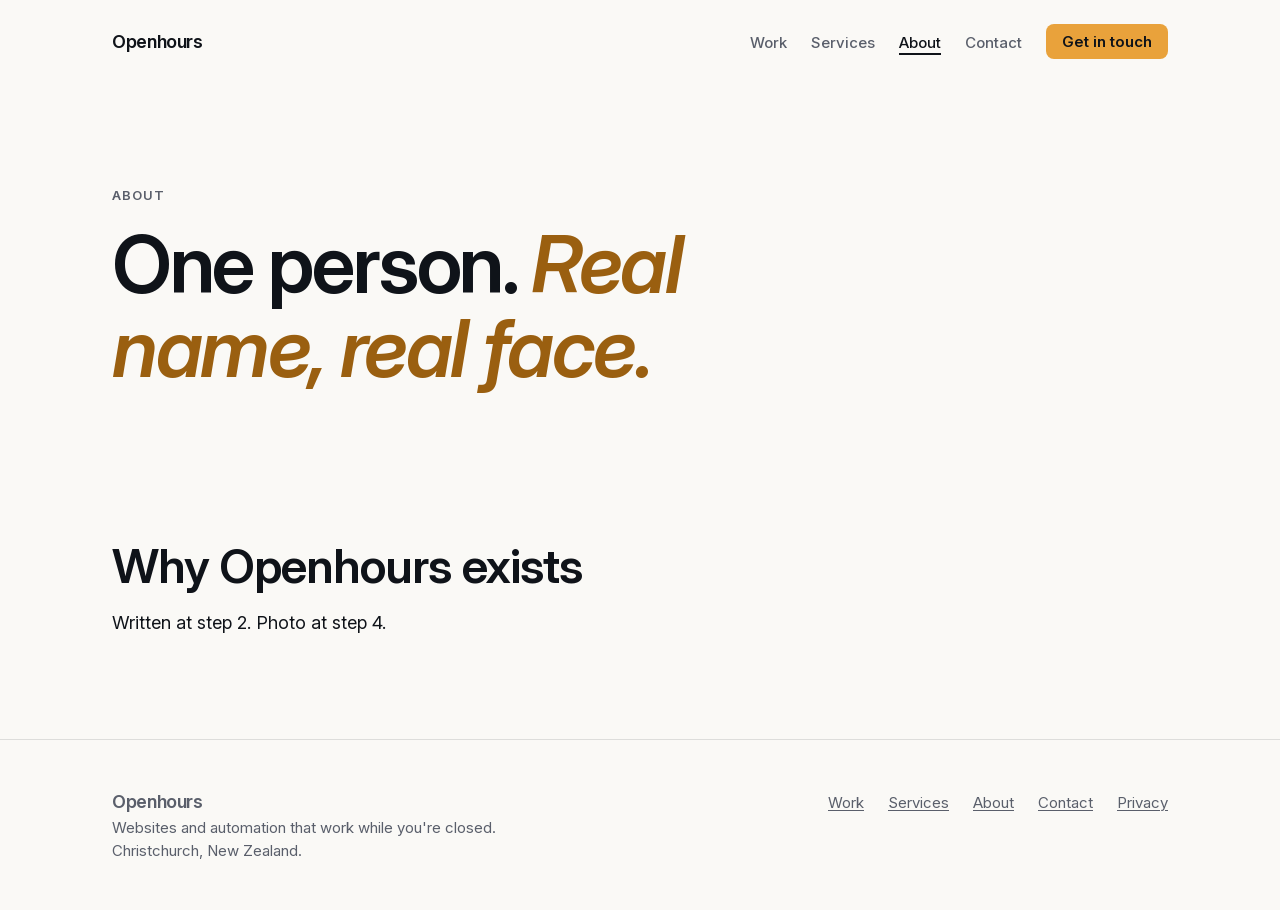
==== about/index.html @ f66b86a9 "Add site skeleton: seven pages, shared nav and footer" ====
<!doctype html>
<html lang="en-NZ">
<head>
  <meta charset="utf-8">
  <meta name="viewport" content="width=device-width, initial-scale=1">
  <title>About — Openhours</title>
  <meta name="description" content="Jayden Ashby, Christchurch. Why Openhours exists.">
  <meta name="robots" content="noindex">
  <link rel="stylesheet" href="/styles.css">
</head>
<body>
<a class="skip" href="#main">Skip to content</a>
<header class="container">
  <nav class="nav" aria-label="Main">
    <a class="wordmark" href="/">Openhours</a>
    <ul>
      <li><a href="/work/">Work</a></li>
      <li><a href="/services/">Services</a></li>
      <li><a href="/about/" aria-current="page">About</a></li>
      <li><a href="/contact/">Contact</a></li>
      <li><a class="btn btn--primary" href="/contact/">Get in touch</a></li>
    </ul>
  </nav>
</header>

<main id="main">

<section class="container page-title flow">
  <p class="eyebrow">About</p>
  <h1 class="hero">One person. <em>Real name, real face.</em></h1>
</section>
<section class="container section flow">
  <h2 class="h2">Why Openhours exists</h2>
  <p class="prose">Written at step 2. Photo at step 4.</p>
</section>
</main>

<footer class="footer">
  <div class="container row">
    <div>
      <a class="wordmark" href="/">Openhours</a><br>
      Websites and automation that work while you're closed.<br>
      Christchurch, New Zealand.
    </div>
    <ul>
      <li><a href="/work/">Work</a></li>
      <li><a href="/services/">Services</a></li>
      <li><a href="/about/">About</a></li>
      <li><a href="/contact/">Contact</a></li>
      <li><a href="/privacy/">Privacy</a></li>
    </ul>
  </div>
</footer>
</body>
</html>
---- styles.css ----
/* ============================================================
   Openhours — styles.css
   One stylesheet for the whole site. Sections:
   1 tokens · 2 base · 3 type · 4 layout · 5 components · 6 motion
   The idea behind the palette: paper by day, ink by night,
   and one lamp left on after hours.
   ============================================================ */

/* ---------- 0. FONT — Inter, self-hosted, one variable file per style ---------- */
@font-face {
  font-family: "Inter";
  src: url("/fonts/InterVariable.woff2") format("woff2");
  font-weight: 100 900;
  font-style: normal;
  font-display: swap;
}
@font-face {
  font-family: "Inter";
  src: url("/fonts/InterVariable-Italic.woff2") format("woff2");
  font-weight: 100 900;
  font-style: italic;
  font-display: swap;
}

/* ---------- 1. TOKENS — every decision, made once, named ---------- */
:root {
  /* palette (raw colours — pages never use these directly) */
  --paper:    #FAF9F6;   /* warm off-white */
  --ink:      #0F1319;   /* blue-black, not pure black */
  --lamp:     #E9A23B;   /* amber — as a SURFACE, or as text on ink */
  --lamp-ink: #9A5F10;   /* amber as TEXT on paper (4.96:1, passes AA) */

  /* roles (what pages actually use — swap these to switch day/night) */
  --bg:             var(--paper);
  --fg:             var(--ink);
  --fg-muted:       #5A5F6B;
  --accent:         var(--lamp-ink);
  --accent-surface: var(--lamp);
  --on-accent:      var(--ink);
  --line:           rgb(15 19 25 / 0.12);

  /* type — fluid: the middle value scales with the viewport, clamped at both ends */
  --font-sans: "Inter", -apple-system, BlinkMacSystemFont, "Segoe UI", Roboto, "Helvetica Neue", Arial, sans-serif;
  --text-hero:  clamp(2.5rem, 1.5rem + 4.5vw, 5rem);       /* 40px → 80px */
  --text-h2:    clamp(1.75rem, 1.25rem + 2.25vw, 3rem);    /* 28px → 48px */
  --text-h3:    clamp(1.25rem, 1.125rem + 0.6vw, 1.625rem);/* 20px → 26px */
  --text-body:  clamp(1.0625rem, 1rem + 0.25vw, 1.125rem); /* 17px → 18px */
  --text-small: 0.9375rem;                                  /* 15px */
  --leading-tight: 1.05;
  --leading-snug:  1.2;
  --leading-body:  1.55;

  /* spacing — an 8px grid. --s-2 = 16px, --s-4 = 32px, and so on */
  --s-1: 0.5rem;  --s-2: 1rem;  --s-3: 1.5rem;  --s-4: 2rem;
  --s-6: 3rem;    --s-8: 4rem;  --s-12: 6rem;   --s-16: 8rem;
  --section:   clamp(4rem, 8vw, 8rem);        /* vertical padding of a page section */
  --gutter:    clamp(1.25rem, 4vw, 3rem);     /* side padding */
  --container: 72rem;                          /* 1152px max content width */
  --measure:   62ch;                           /* max line length for prose */

  --radius:    0.5rem;
  --radius-lg: 1rem;
  --ease: cubic-bezier(0.2, 0.7, 0.2, 1);
  --dur:  400ms;
}

/* Night: same tokens, roles swapped. Put data-theme="night" on any element. */
[data-theme="night"] {
  --bg:       var(--ink);
  --fg:       var(--paper);
  --fg-muted: #A8ACB5;
  --accent:   var(--lamp);
  --line:     rgb(250 249 246 / 0.14);
}

/* ---------- 2. BASE ---------- */
*, *::before, *::after { box-sizing: border-box; }
html { -webkit-text-size-adjust: 100%; scroll-behavior: smooth; }
body {
  margin: 0;
  background: var(--bg);
  color: var(--fg);
  font-family: var(--font-sans);
  font-size: var(--text-body);
  line-height: var(--leading-body);
  -webkit-font-smoothing: antialiased;
  text-rendering: optimizeLegibility;
}
h1, h2, h3, h4, p, ul, ol, figure { margin: 0; }
img, svg { max-width: 100%; height: auto; display: block; }
a { color: var(--accent); text-decoration-thickness: 1px; text-underline-offset: 0.15em; }
a:hover { text-decoration-thickness: 2px; }
:focus-visible { outline: 2px solid var(--accent); outline-offset: 3px; }
::selection { background: var(--accent-surface); color: var(--on-accent); }
.surface { background: var(--bg); color: var(--fg); }   /* a block that paints its own theme */
.glow    { background: radial-gradient(70rem 45rem at 85% 15%, rgb(233 162 59 / 0.22), transparent 60%), var(--bg); }   /* the lamp, as a lamp */

/* ---------- 3. TYPE ---------- */
.hero   { font-size: var(--text-hero); line-height: var(--leading-tight); letter-spacing: -0.03em; font-weight: 600; text-wrap: balance; }
.h2     { font-size: var(--text-h2);   line-height: 1.1;                   letter-spacing: -0.02em; font-weight: 600; text-wrap: balance; }
.h3     { font-size: var(--text-h3);   line-height: var(--leading-snug);   letter-spacing: -0.01em; font-weight: 600; }
.lede   { font-size: calc(var(--text-body) * 1.2); color: var(--fg-muted); max-width: var(--measure); text-wrap: pretty; }
.small  { font-size: var(--text-small); color: var(--fg-muted); }
.eyebrow{ font-size: 0.8125rem; letter-spacing: 0.08em; text-transform: uppercase; font-weight: 600; color: var(--fg-muted); }
.num    { font-variant-numeric: tabular-nums; }   /* digits all the same width — numbers don't jiggle */
.accent { color: var(--accent); }
.hero em, .h2 em { font-style: italic; color: var(--accent); }   /* the one turn per headline, in Lamp */

/* ---------- 4. LAYOUT ---------- */
.container { max-width: var(--container); margin-inline: auto; padding-inline: var(--gutter); }
.section   { padding-block: var(--section); }
.prose     { max-width: var(--measure); text-wrap: pretty; }
.flow > * + * { margin-top: var(--flow, var(--s-2)); }   /* vertical rhythm: space BETWEEN children only */
.grid { display: grid; gap: var(--s-4); grid-template-columns: repeat(auto-fit, minmax(min(100%, 18rem), 1fr)); }

/* ---------- 5. COMPONENTS ---------- */
.btn {
  display: inline-flex; align-items: center; gap: 0.5em;
  padding: 0.8em 1.3em; border-radius: var(--radius);
  font: inherit; font-weight: 600; line-height: 1;
  text-decoration: none; border: 1px solid transparent; cursor: pointer;
  transition: background-color 150ms var(--ease), border-color 150ms var(--ease), transform 150ms var(--ease);
}
.btn:active { transform: translateY(1px); }
.btn--primary   { background: var(--accent-surface); color: var(--on-accent); }
.btn--primary:hover { background: color-mix(in oklab, var(--accent-surface) 86%, var(--ink)); }
.btn--secondary { background: transparent; color: var(--fg); border-color: var(--line); }
.btn--secondary:hover { border-color: var(--fg); }

.field { display: grid; gap: 0.4rem; }
.field label { font-weight: 600; font-size: var(--text-small); }
.field input, .field textarea, .field select {
  font: inherit; color: var(--fg); background: transparent;
  border: 1px solid var(--line); border-radius: var(--radius);
  padding: 0.7em 0.9em; width: 100%;
}
.field input:focus, .field textarea:focus, .field select:focus {
  outline: none; border-color: var(--fg);
  box-shadow: 0 0 0 3px color-mix(in oklab, var(--accent-surface) 35%, transparent);
}
.field .hint { font-size: var(--text-small); color: var(--fg-muted); }

.card { border: 1px solid var(--line); border-radius: var(--radius-lg); padding: var(--s-4); }
.rule { border: 0; border-top: 1px solid var(--line); margin: 0; }

/* ---------- 6. MOTION — off for anyone who asked for it off ---------- */
@media (prefers-reduced-motion: reduce) {
  html { scroll-behavior: auto; }
  *, *::before, *::after { animation: none !important; transition: none !important; }
}

/* ---------- 7. SITE CHROME — nav, footer, skip link ---------- */
.skip { position: absolute; left: -999px; top: var(--s-2); background: var(--accent-surface); color: var(--on-accent); padding: 0.6em 1em; border-radius: var(--radius); z-index: 10; }
.skip:focus { left: var(--s-2); }

.nav { display: flex; align-items: center; justify-content: space-between; gap: var(--s-3); flex-wrap: wrap; padding-block: var(--s-3); }
.wordmark { font-weight: 600; letter-spacing: -0.02em; color: var(--fg); text-decoration: none; font-size: 1.125rem; }
.nav ul { list-style: none; margin: 0; padding: 0; display: flex; gap: var(--s-3); align-items: center; flex-wrap: wrap; }
.nav a:not(.wordmark):not(.btn) { color: var(--fg-muted); text-decoration: none; font-size: var(--text-small); font-weight: 500; }
.nav a:not(.wordmark):not(.btn):hover { color: var(--fg); }
/* :not(.btn) is only there to match the specificity of the rule above, so this one (later) wins */
.nav a:not(.btn)[aria-current="page"] { color: var(--fg); text-decoration: underline; text-underline-offset: 0.35em; text-decoration-thickness: 1.5px; }
.nav .btn { padding: 0.6em 1em; font-size: var(--text-small); }

.footer { border-top: 1px solid var(--line); padding-block: var(--s-6); font-size: var(--text-small); color: var(--fg-muted); }
.footer .row { display: flex; justify-content: space-between; gap: var(--s-3); flex-wrap: wrap; align-items: baseline; }
.footer a { color: inherit; }
.footer ul { list-style: none; margin: 0; padding: 0; display: flex; gap: var(--s-3); flex-wrap: wrap; }

.page-title { padding-block: var(--section) var(--s-6); }
.slot { border: 1px dashed var(--line); border-radius: var(--radius-lg); padding: var(--s-6); text-align: center; color: var(--fg-muted); }   /* scaffolding: where a real thing goes; removed when it does */
.steps { counter-reset: step; }
.steps > * { counter-increment: step; }
.steps > * > .eyebrow::before { content: counter(step, decimal-leading-zero) " · "; }
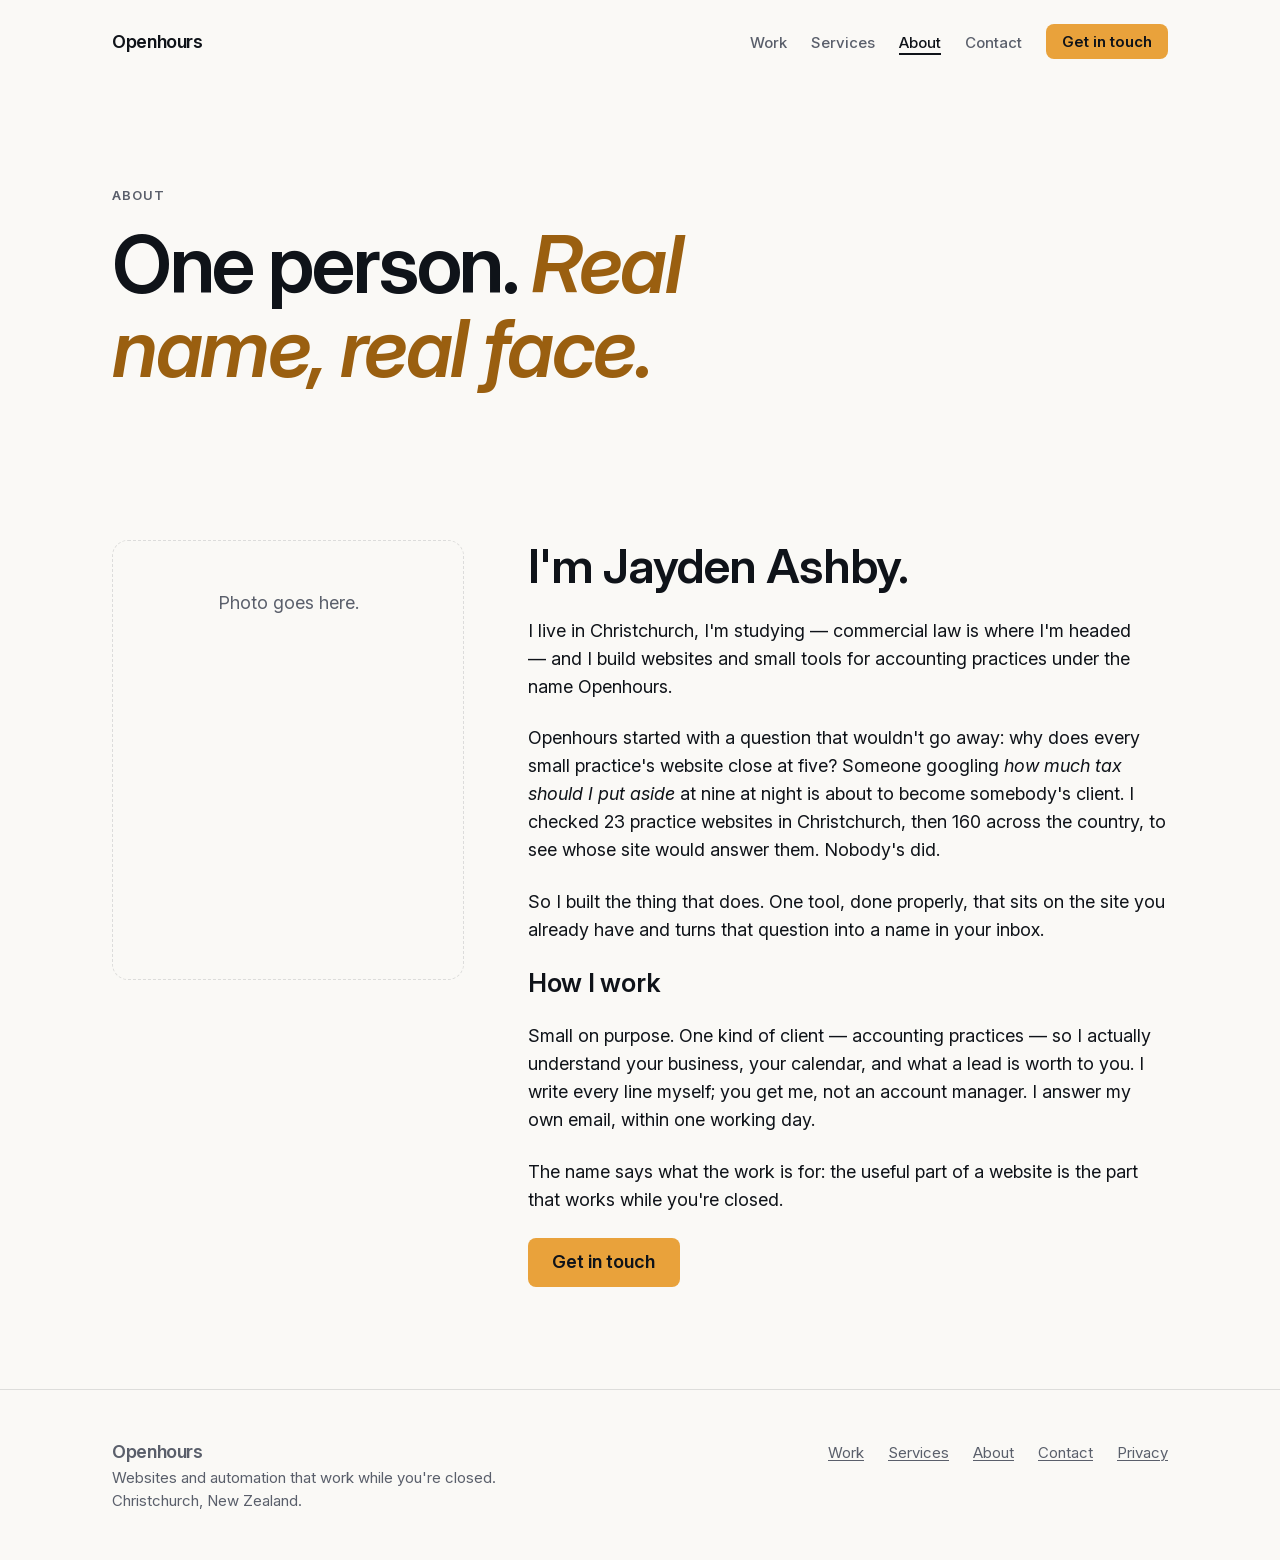
==== commit 4d2f8360: "Write all pages; nationwide research; grey dusk, card motion, count-up stats; favicon, OG image, sit" ====
--- a/about/index.html
+++ b/about/index.html
@@ -4,9 +4,23 @@
   <meta charset="utf-8">
   <meta name="viewport" content="width=device-width, initial-scale=1">
   <title>About — Openhours</title>
-  <meta name="description" content="Jayden Ashby, Christchurch. Why Openhours exists.">
+  <meta name="description" content="Jayden Ashby, Christchurch. Why Openhours exists and how it works.">
   <meta name="robots" content="noindex">
+  <link rel="canonical" href="https://openhours-nz.github.io/about/index.html">
+  <meta property="og:type" content="website">
+  <meta property="og:site_name" content="Openhours">
+  <meta property="og:title" content="About — Openhours">
+  <meta property="og:description" content="Jayden Ashby, Christchurch. Why Openhours exists and how it works.">
+  <meta property="og:url" content="https://openhours-nz.github.io/about/index.html">
+  <meta property="og:image" content="https://openhours-nz.github.io/og.png">
+  <meta name="twitter:card" content="summary_large_image">
+  <meta name="theme-color" content="#FAF9F6" media="(prefers-color-scheme: light)">
+  <meta name="theme-color" content="#0F1319" media="(prefers-color-scheme: dark)">
+  <link rel="icon" href="/favicon.svg" type="image/svg+xml">
+  <link rel="apple-touch-icon" href="/apple-touch-icon.png">
   <link rel="stylesheet" href="/styles.css">
+  <script>document.documentElement.classList.add('js')</script>
+  <script src="/main.js" defer></script>
 </head>
 <body>
 <a class="skip" href="#main">Skip to content</a>
@@ -29,9 +43,21 @@
   <p class="eyebrow">About</p>
   <h1 class="hero">One person. <em>Real name, real face.</em></h1>
 </section>
-<section class="container section flow">
-  <h2 class="h2">Why Openhours exists</h2>
-  <p class="prose">Written at step 2. Photo at step 4.</p>
+
+<section class="container section">
+  <div class="about-grid" data-stagger>
+    <div class="photo slot">Photo goes here.</div>
+    <div class="flow prose" style="--flow: var(--s-3)">
+      <h2 class="h2">I'm Jayden Ashby.</h2>
+      <p>I live in Christchurch, I'm studying — commercial law is where I'm headed — and I build websites and small tools for accounting practices under the name Openhours.</p>
+      <p>Openhours started with a question that wouldn't go away: why does every small practice's website close at five? Someone googling <em>how much tax should I put aside</em> at nine at night is about to become somebody's client. I checked 23 practice websites in Christchurch, then 160 across the country, to see whose site would answer them. Nobody's did.</p>
+      <p>So I built the thing that does. One tool, done properly, that sits on the site you already have and turns that question into a name in your inbox.</p>
+      <h2 class="h3">How I work</h2>
+      <p>Small on purpose. One kind of client — accounting practices — so I actually understand your business, your calendar, and what a lead is worth to you. I write every line myself; you get me, not an account manager. I answer my own email, within one working day.</p>
+      <p>The name says what the work is for: the useful part of a website is the part that works while you're closed.</p>
+      <p><a class="btn btn--primary" href="/contact/">Get in touch</a></p>
+    </div>
+  </div>
 </section>
 </main>
 
--- a/styles.css
+++ b/styles.css
@@ -93,7 +93,17 @@
 :focus-visible { outline: 2px solid var(--accent); outline-offset: 3px; }
 ::selection { background: var(--accent-surface); color: var(--on-accent); }
 .surface { background: var(--bg); color: var(--fg); }   /* a block that paints its own theme */
-.glow    { background: radial-gradient(70rem 45rem at 85% 15%, rgb(233 162 59 / 0.22), transparent 60%), var(--bg); }   /* the lamp, as a lamp */
+/* The lamp, as a lamp. The glow lives on a ::before layer that fades itself out before it reaches the
+   top and bottom edges (mask), so a big soft ellipse can never be clipped into a hard line. */
+.glow, .glow-day { position: relative; isolation: isolate; }
+.glow { background: var(--bg); }
+.glow::before, .glow-day::before {
+  content: ""; position: absolute; inset: 0; z-index: -1; pointer-events: none;
+  -webkit-mask-image: linear-gradient(to bottom, transparent, #000 25%, #000 75%, transparent);
+          mask-image: linear-gradient(to bottom, transparent, #000 25%, #000 75%, transparent);
+}
+.glow::before     { background: radial-gradient(70rem 40rem at 82% 45%, rgb(233 162 59 / 0.24), transparent 62%); }
+.glow-day::before { background: radial-gradient(70rem 40rem at 90% 30%, rgb(233 162 59 / 0.16), transparent 62%); }
 
 /* ---------- 3. TYPE ---------- */
 .hero   { font-size: var(--text-hero); line-height: var(--leading-tight); letter-spacing: -0.03em; font-weight: 600; text-wrap: balance; }
@@ -140,7 +150,21 @@
 }
 .field .hint { font-size: var(--text-small); color: var(--fg-muted); }
 
-.card { border: 1px solid var(--line); border-radius: var(--radius-lg); padding: var(--s-4); }
+.card {
+  border: 1px solid var(--line); border-radius: var(--radius-lg); padding: var(--s-4);
+  position: relative; overflow: hidden; isolation: isolate;
+  transition: transform 350ms var(--ease), border-color 350ms var(--ease), box-shadow 350ms var(--ease);
+}
+/* A lamp-coloured spotlight that follows the cursor (main.js sets --mx/--my). Invisible until hover. */
+.card::after {
+  content: ""; position: absolute; inset: 0; z-index: -1; opacity: 0; pointer-events: none;
+  background: radial-gradient(22rem 22rem at var(--mx, 50%) var(--my, 50%), rgb(233 162 59 / 0.14), transparent 60%);
+  transition: opacity 350ms var(--ease);
+}
+@media (hover: hover) and (prefers-reduced-motion: no-preference) {
+  .card:hover { transform: translateY(-4px); border-color: color-mix(in oklab, var(--accent) 45%, var(--line)); box-shadow: 0 24px 48px -28px rgb(15 19 25 / 0.45); }
+  .card:hover::after { opacity: 1; }
+}
 .rule { border: 0; border-top: 1px solid var(--line); margin: 0; }
 
 /* ---------- 6. MOTION — off for anyone who asked for it off ---------- */
@@ -172,3 +196,91 @@
 .steps { counter-reset: step; }
 .steps > * { counter-increment: step; }
 .steps > * > .eyebrow::before { content: counter(step, decimal-leading-zero) " · "; }
+
+/* ---------- 8. MOTION, FOR REAL — arrivals, and day→night ---------- */
+/* Arrivals. Only when JS is running (html.js) and the visitor hasn't asked for reduced motion. */
+@media (prefers-reduced-motion: no-preference) {
+  html.js main section > :not(.container):not([data-stagger]),
+  html.js main section > .container > :not([data-stagger]),
+  html.js main [data-stagger] > * {
+    transition: opacity var(--dur) var(--ease), transform var(--dur) var(--ease);
+    transition-delay: calc(var(--i, 0) * 70ms);
+  }
+  html.js main section > :not(.container):not([data-stagger]):not(.is-in),
+  html.js main section > .container > :not([data-stagger]):not(.is-in),
+  html.js main [data-stagger] > :not(.is-in) {
+    opacity: 0; transform: translateY(14px);
+  }
+}
+
+/* Day → night. The role tokens are registered as real colours so the browser can interpolate them,
+   then animated on <html class="dusk"> (Home only) against the page's scroll position. No JavaScript. */
+@property --bg       { syntax: "<color>"; inherits: true; initial-value: #FAF9F6; }
+@property --fg       { syntax: "<color>"; inherits: true; initial-value: #0F1319; }
+@property --fg-muted { syntax: "<color>"; inherits: true; initial-value: #5A5F6B; }
+@property --accent   { syntax: "<color>"; inherits: true; initial-value: #9A5F10; }
+@property --line     { syntax: "<color>"; inherits: true; initial-value: rgb(15 19 25 / 0.12); }
+
+@keyframes dusk-bg {
+  0%   { --bg: #FAF9F6; }   /* day: paper */
+  38%  { --bg: #E6E6E8; }   /* late afternoon: paper going to a light grey */
+  50%  { --bg: #2B2E33; }   /* dusk: dark grey — the mid-tones go by quickly, while the text is still dark */
+  100% { --bg: #0F1319; }   /* night: ink */
+}
+@keyframes dusk-fg {
+  /* Sequenced against dusk-bg. 40→48%: the ground passes through the mid-tones, so muted text and the accent
+     DARKEN toward ink to stay readable (colours drain at dusk). 50→62%: on a now-dark ground, everything warms
+     up through amber to paper — a filament coming on — so text is never the same tone as the ground for long. */
+  0%, 40% { --fg: #0F1319; --fg-muted: #5A5F6B; --accent: #9A5F10; --line: rgb(15 19 25 / 0.12); }
+  48%, 50%{ --fg: #0F1319; --fg-muted: #1A1E24; --accent: #3B2A10; --line: rgb(15 19 25 / 0.28); }
+  55%     { --fg: #E9A23B; --fg-muted: #D9B27A; --accent: #E9A23B; --line: rgb(233 162 59 / 0.35); }
+  62%     { --fg: #FAF9F6; --fg-muted: #E6E2DB; --accent: #E9A23B; --line: rgb(250 249 246 / 0.24); }
+  100%    { --fg: #FAF9F6; --fg-muted: #A8ACB5; --accent: #E9A23B; --line: rgb(250 249 246 / 0.14); }
+}
+@supports (animation-timeline: scroll()) {
+  @media (prefers-reduced-motion: no-preference) {
+    html.dusk {
+      /* Both run against the page's scroll (30%→72% of it). See the keyframes for the sequencing. */
+      animation: dusk-bg linear both, dusk-fg linear both;
+      animation-timeline: scroll(root), scroll(root);
+      animation-range: 30% 72%, 30% 72%;
+    }
+  }
+}
+
+/* ---------- 9. HOME — hero, result card, stats ---------- */
+.hero-section { min-height: min(86vh, 56rem); display: grid; align-content: center; }
+/* .glow-day: see the glow block in §2 — same masked layer, daytime strength */
+.hero-grid { display: grid; gap: var(--s-6); align-items: center; }
+@media (min-width: 60rem) { .hero-grid { grid-template-columns: 1.15fr 0.85fr; gap: var(--s-8); } }
+
+.result { --flow: var(--s-3); background: color-mix(in oklab, var(--bg) 92%, var(--fg)); box-shadow: 0 1px 0 var(--line), 0 24px 60px -30px rgb(15 19 25 / 0.35); }
+@keyframes float { 0%, 100% { translate: 0 0; } 50% { translate: 0 -6px; } }
+@media (prefers-reduced-motion: no-preference) { .result.is-in { animation: float 7s var(--ease) 1.2s infinite; } }
+.result__big { font-size: clamp(2.75rem, 2rem + 3vw, 4rem); font-weight: 600; letter-spacing: -0.03em; line-height: 1; }
+.result__unit { font-size: var(--text-h3); font-weight: 500; color: var(--fg-muted); letter-spacing: 0; }
+.result__rows { list-style: none; margin: 0; padding: 0; border-top: 1px solid var(--line); }
+.result__rows li { display: flex; justify-content: space-between; gap: var(--s-3); padding: 0.7em 0; border-bottom: 1px solid var(--line); font-size: var(--text-small); }
+.result__rows li span:last-child { text-align: right; font-weight: 500; }
+
+.stats > div { padding-block: var(--s-2); border-top: 1px solid var(--line); }
+.stat { font-size: var(--text-hero); font-weight: 600; letter-spacing: -0.03em; line-height: 1; color: var(--accent); margin-bottom: var(--s-1); }
+
+/* ---------- 10. WORK / SERVICES / ABOUT ---------- */
+.findings { display: grid; gap: var(--s-2); }
+.findings > div { display: grid; grid-template-columns: 5.5rem 1fr; gap: var(--s-3); align-items: baseline; padding-block: var(--s-2); border-top: 1px solid var(--line); }
+.findings .stat { font-size: var(--text-h2); margin: 0; }
+.table { width: 100%; border-collapse: collapse; font-size: var(--text-small); }
+.table th, .table td { text-align: left; padding: 0.6em 0.8em 0.6em 0; border-bottom: 1px solid var(--line); vertical-align: top; }
+.table th { font-weight: 600; color: var(--fg-muted); font-size: 0.8125rem; letter-spacing: 0.06em; text-transform: uppercase; }
+.table .num { text-align: right; padding-right: 0; }
+.offer { --flow: var(--s-3); }
+.offer .h3 { display: flex; gap: var(--s-2); align-items: baseline; }
+.offer .h3 .accent { font-variant-numeric: tabular-nums; }
+.offer ul { padding-left: 1.2em; margin: 0; }
+.offer li + li { margin-top: 0.35em; }
+.faq dt { font-weight: 600; margin-top: var(--s-3); }
+.faq dd { margin: 0.4em 0 0; color: var(--fg-muted); max-width: var(--measure); }
+.photo { aspect-ratio: 4 / 5; max-width: 22rem; border-radius: var(--radius-lg); overflow: hidden; }
+.about-grid { display: grid; gap: var(--s-6); align-items: start; }
+@media (min-width: 60rem) { .about-grid { grid-template-columns: 22rem 1fr; gap: var(--s-8); } }
